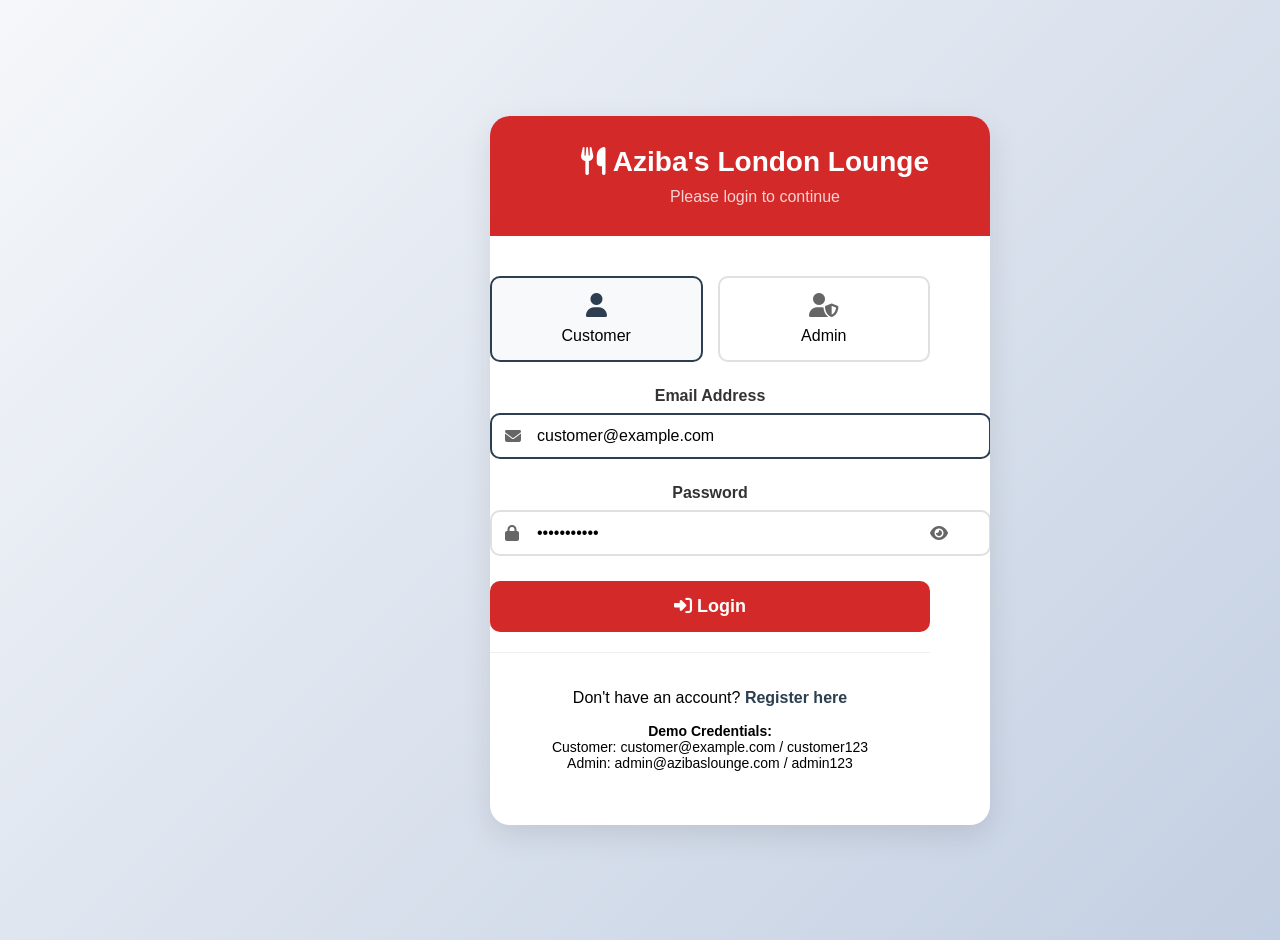
==== index.html @ 27d16d86 "initial commit" ====
<!DOCTYPE html>
<html lang="en">
<head>
    <meta charset="UTF-8">
    <meta http-equiv="X-UA-Compatible" content="IE=edge">
    <meta name="viewport" content="width=device-width, initial-scale=1.0, maximum-scale=1.0, user-scalable=no">
    <title>Aziba's London Lounge</title>
    <link rel="stylesheet" href="style.css">
    <link rel="preconnect" href="https://fonts.googleapis.com">
    <link rel="preconnect" href="https://fonts.gstatic.com" crossorigin>
    <link href="https://fonts.googleapis.com/css2?family=Inter:ital,opsz,wght@0,14..32,100..900;1,14..32,100..900&family=Nunito:ital,wght@0,200..1000;1,200..1000&display=swap" rel="stylesheet">
    <link rel="stylesheet" href="https://cdnjs.cloudflare.com/ajax/libs/font-awesome/6.4.0/css/all.min.css">
    
</head>
<body>
   <section class="head">
      
      
      <div class="header-content">
         <b class="heads">Aziba's London Lounge</b>
         <div class="responsive-images">
            <img src="Assets/backpageeee.jpg" alt="Restaurant interior 1" class="responsive-img">
            <img src="Assets/backpageee.jpg" alt="Restaurant interior 2" class="responsive-img">
            <img src="Assets/backpagee.jpg" alt="Dining area" class="responsive-img">
            <img src="Assets/backpage.jpg" alt="Food preparation" class="responsive-img">
         </div>
         <div class="aom">
            <div class="disk">
               <a href="index.html" class="nav-link"><i class="fas fa-home"></i> Home</a>
               <a href="#about-us" class="nav-link"><i class="fas fa-info-circle"></i> About us</a>
               <a href="#menu" class="nav-link"><i class="fas fa-utensils"></i> Menu</a>
               <a href="#order" class="nav-link"><i class="fas fa-shopping-cart"></i> Order <span id="cart-indicator" class="cart-indicator">0</span></a>
               
            </div>
         </div>
      </div>
      
   
   </section>
   <br>
   
   

   <div class="container">
      <P class="catch">Fast Food, Barbecue and More – Delivered Fresh to You!</P>
      
      <section class="b">
         <b>Fast Food <br> Delivered Fresh</b>
      </section>
      
      <section class="catch">
         <div class="intro-section">
            <h2>Aziba's London Lounge</h2>
            <p>We treat our customers to delicious meals. All our ingredients are fresh and organic.<br>
            Customer satisfaction is guaranteed with every order.</p>
         </div>
         <hr>
      </section>
        <center>
      <section class="about-section" id="about-us">
         <h2>About Us</h2>
         <hr>
         <div class="about-content">
            <div class="about-text">
               <p class="arbout"><b>Aziba's London Lounge is where bold flavours meet a classy fast-food experience.
                  <br> We serve freshly made meals inspired by modern London vibes, combining quality ingredients,
                  <br> fast service, and unforgettable taste. Every bite is crafted to give you comfort, 
                  <br>satisfaction and a reason to come back.</b></p>
               <br>

               <div class="about-image">
                  <img src="Assets/cheff.jpg" alt="Our Chef" style="border-radius: 30px;">
               </div> <br>

               <p class="arbout"><b>We're not just about meals, we're about moments.
                  <br> Every plate we serve is made to feel personal, warm and satisfying.
                  <br> From careful ingredient selection to simple presentation, 
                  <br>our focus is giving you food that feels real, comforting and worth coming back for.</b></p>
            </div>
            
         </div>
      </section> <br><br>
      
      <section class="menu-section" id="menu">
         <h1 class="menu-title">Our Menu</h1>
      </center>
         <hr>
         <div class="my-section">
            <div class="variety">
               <h3>Chips</h3>
               <img src="Assets/chips.jpg" alt="Crispy Chips" class="menu-img">
               <div class="price">Price: <span class="cash">₦3,000</span></div>
               <button class="order" onclick="addToCart('Chips', 3000)">
                  <i class="fas fa-cart-plus"></i> Add to cart
               </button>
            </div>

            <div class="variety">
               <h3>Full Chicken</h3>
               <img src="Assets/full chicken.jpeg" alt="Full Chicken" class="menu-img">
               <div class="price">Price: <span class="cash">₦8,000</span></div>
               <button class="order" onclick="addToCart('Full Chicken', 8000)">
                  <i class="fas fa-cart-plus"></i> Add to cart
               </button>
            </div>

            <div class="variety">
               <h3>Shawarma</h3>
               <img src="Assets/shawarma.jpeg" alt="Shawarma" class="menu-img">
               <div class="price">Price: <span class="cash">₦4,000</span></div>
               <button class="order" onclick="addToCart('Shawarma', 4000)">
                  <i class="fas fa-cart-plus"></i> Add to cart
               </button>
            </div>

            <div class="variety">
               <h3>Catfish</h3>
               <img src="Assets/catfish.jpeg" alt="Grilled Catfish" class="menu-img">
               <div class="price">Price: <span class="cash">₦5,000</span></div>
               <button class="order" onclick="addToCart('Catfish', 5000)">
                  <i class="fas fa-cart-plus"></i> Add to cart
               </button>
            </div>

            <div class="variety">
               <h3>Half Chicken</h3>
               <img src="Assets/half chicken.jpeg" alt="Half Chicken" class="menu-img">
               <div class="price">Price: <span class="cash">₦4,000</span></div>
               <button class="order" onclick="addToCart('Half Chicken', 4000)">
                  <i class="fas fa-cart-plus"></i> Add to cart
               </button>
            </div>

            <div class="variety">
               <h3>Laps</h3>
               <img src="Assets/laps.jpg" alt="Chicken Laps" class="menu-img">
               <div class="price">Price: <span class="cash">₦2,000</span></div>
               <button class="order" onclick="addToCart('Chicken Laps', 2000)">
                  <i class="fas fa-cart-plus"></i> Add to cart
               </button>
            </div>

            <div class="variety">
               <h3>Stick Chicken</h3>
               <img src="Assets/stick chicken.jpg" alt="Chicken Sticks" class="menu-img">
               <div class="price">Price: <span class="cash">₦1,000</span></div>
               <button class="order" onclick="addToCart('Stick Chicken', 1000)">
                  <i class="fas fa-cart-plus"></i> Add to cart
               </button>
            </div>

            <div class="variety">
               <h3>Gizzards</h3>
               <img src="Assets/gizzards.jpg" alt="Chicken Gizzards" class="menu-img">
               <div class="price">Price: <span class="cash">₦1,000</span></div>
               <button class="order" onclick="addToCart('Chicken Gizzards', 1000)">
                  <i class="fas fa-cart-plus"></i> Add to cart
               </button>
            </div>
         </div>
      </section>

      <section class="order-section" id="order">
         <div class="cart-container">
            <h2><i class="fas fa-shopping-cart"></i> Your Order <span id="cart-count">(0 items)</span></h2>
            <hr>
            <div id="cart-items">
               <p class="empty-cart">Your cart is empty. Add items from the menu!</p>
            </div>
            <div id="cart-total">
               <p>Total: <span id="total-amount">0</span> NGN</p>
            </div>
            <hr>
            <div class="order-actions">
               <button id="clear-cart" class="secondary-btn">
                  <i class="fas fa-trash"></i> Clear Cart
               </button>
               <a href="payment.html" id="pay-now-btn" class="pay-now-btn">
                  <i class="fas fa-credit-card"></i> Pay Now
               </a>
            </div>
         </div>
      </section>
           <br><br>
      <div class="confirmation-actions">
         <a href="index.html" class="back-home-btn">
             <i class="fas fa-home"></i> Return to Home
         </a>
      </div>

      <div class="foot">
      <footer class="footer">
         <div class="footer-content">
            <div class="footer-section">
               
               <a href="login in.html" class="login-btn">Log out</a>

               <h3>Contact Us</h3>
               <p><i class="fas fa-map-marker-alt"></i> Opposite Golden Dabis Hotels, keffi Nasarawa State </p>
               <p><i class="fas fa-phone"></i> +234 8146933616</p>
               <p><i class="fas fa-envelope"></i> info@azibaslounge.com</p>
            </div>
            <div class="footer-section">
               <h3>Opening Hours</h3>
               <p>Monday - Friday: 8am - 10pm</p>
               <p>Saturday - Sunday: 9am - 11pm</p>
            </div>
            <div class="footer-section">
               <h3>Follow Us</h3>
               <div class="social-icons">
                  <a href="#"><i class="fab fa-facebook"></i></a>
                  <a href="#"><i class="fab fa-instagram"></i></a>
                  <a href="#"><i class="fab fa-twitter"></i></a>
               </div>
            </div>
         </div>
         <div class="footer-bottom">
            <p>&copy; 2023 Aziba's London Lounge. All rights reserved.</p>
         </div>
      </footer>
   </div>
   </div>

   <script src="script.js"></script>
   
   <script>
       // Check if user is logged in
       document.addEventListener('DOMContentLoaded', function() {
           const isLoggedIn = localStorage.getItem('loggedIn');
           const userEmail = localStorage.getItem('userEmail');
           const userType = localStorage.getItem('userType');
           
           // If not logged in, redirect to login page
           if (!isLoggedIn) {
               window.location.href = 'login.html';
           }
           
           // Display user email
           const userEmailElement = document.getElementById('userEmail');
           if (userEmail) {
               // Shorten email if too long
               const displayEmail = userEmail.length > 20 
                   ? userEmail.substring(0, 20) + '...' 
                   : userEmail;
               userEmailElement.textContent = displayEmail;
               userEmailElement.title = userEmail; // Show full email on hover
           }
           
           // Show user type badge
           if (userType === 'admin') {
               userEmailElement.style.background = '#3498db';
               userEmailElement.style.color = 'white';
               userEmailElement.innerHTML = `<i class="fas fa-user-shield"></i> ${userEmailElement.textContent}`;
           }
       });
       
       // Logout functionality
       document.getElementById('logoutBtn').addEventListener('click', function() {
           // Ask for confirmation
           const confirmLogout = confirm('Are you sure you want to logout?');
           
           if (confirmLogout) {
               // Clear all login data
               localStorage.removeItem('loggedIn');
               localStorage.removeItem('userType');
               localStorage.removeItem('userEmail');
               
               // Clear cart data too if you want
               localStorage.removeItem('cart');
               
               // Redirect to login page
               window.location.href = 'login.html';
           }
       });
       
       // Optional: Auto logout after inactivity (30 minutes)
       let inactivityTimer;
       function resetInactivityTimer() {
           clearTimeout(inactivityTimer);
           inactivityTimer = setTimeout(logoutDueToInactivity, 30 * 60 * 1000); // 30 minutes
       }
       
       function logoutDueToInactivity() {
           if (localStorage.getItem('loggedIn')) {
               alert('You have been logged out due to inactivity.');
               localStorage.clear();
               window.location.href = 'login.html';
           }
       }
       
       // Reset timer on user activity
       document.addEventListener('mousemove', resetInactivityTimer);
       document.addEventListener('keypress', resetInactivityTimer);
       document.addEventListener('click', resetInactivityTimer);
       
       // Start the timer when page loads
       resetInactivityTimer();
   </script>
</body>
</html>
---- style.css ----
/* ====================
   GLOBAL STYLES
   ==================== */
   * {
    box-sizing: border-box;
}

body {
    font-family: 'Nunito', sans-serif;
    background-color: whitesmoke;
    max-width: 100vw;
    overflow-x: hidden;
    margin: 0;
    padding: 0;
}

.heads {
    color : cornsilk;
}


.login-btn {
    width: 100%;
    padding: 15px;
    background: rgb(212, 41, 41);;
    color: white;
    border: none;
    border-radius: 10px;
    font-size: 18px;
    font-weight: 600;
    cursor: pointer;
    transition: background 0.3s;
}

.login-btn:hover {
    background: #1a252f;
}

/* ====================
   HEADER SECTION
   ==================== */
.head {
    text-align: center;
    padding: 15px;
    background-color: rgb(212, 41, 41);
    box-shadow: 0 2px 5px rgba(0,0,0,0.1);
}

.head b {
    font-size: 2rem;
    color: #333;
    display: block;
    margin-bottom: 15px;
}

.responsive-images {
    display: flex;
    flex-wrap: wrap;
    justify-content: center;
    gap: 10px;
    padding: 10px;
}

.head img {
    width: 100%;
    max-width: 150px;
    height: auto;
    border-radius: 8px;
    margin: 5px;
    object-fit: cover;
}

.disk {
    display: flex;
    flex-wrap: wrap;
    justify-content: center;
    gap: 20px;
    margin-top: 15px;
    padding: 10px;
}

.disk a {
    text-decoration: none;
    color: orangered;
    margin: 5px;
    padding: 8px 15px;
    font-weight: 600;
    border-radius: 5px;
    transition: all 0.3s;
}

.disk a:hover {
    background-color: rgba(255, 107, 53, 0.1);
    transform: translateY(-2px);
}

/* ====================
   HERO & CATCH SECTION
   ==================== */
.catch {
    text-align: center;
    font-size: 1.1rem;
    color: #666;
    padding: 20px;
    line-height: 1.6;
}

.b {
    font-size: 2.5rem;
    text-align: center;
    color: #333;
    padding: 20px;
    font-weight: 700;
}

/* ====================
   ABOUT SECTION
   ==================== */
.about {
    padding: 30px 20px;
    text-align: center;
    line-height: 1.6;
    color: #555;
}

.about h2 {
    color: #333;
    margin-bottom: 20px;
}

.about img {
    max-width: 100%;
    height: auto;
    border-radius: 10px;
    margin: 20px auto;
    display: block;
    box-shadow: 0 3px 10px rgba(0,0,0,0.1);
}

/* ====================
   MENU SECTION
   ==================== */
.menu {
    text-align: center;
    color: #333;
    padding: 20px;
    font-size: 2.5rem;
}

.my-section {
    display: grid;
    grid-template-columns: repeat(auto-fit, minmax(280px, 1fr));
    gap: 25px;
    padding: 20px;
    max-width: 1400px;
    margin: 0 auto;
}

.variety {
    background: white;
    border-radius: 12px;
    padding: 20px;
    box-shadow: 0 3px 15px rgba(0,0,0,0.08);
    transition: all 0.3s ease;
    text-align: center;
    height: 100%;
}

.variety:hover {
    transform: translateY(-8px);
    box-shadow: 0 5px 20px rgba(0,0,0,0.15);
}

.variety img {
    width: 100%;
    height: 200px;
    object-fit: cover;
    border-radius: 8px;
    margin: 15px 0;
    border: 3px solid #f8f8f8;
}

.cash {
    color: #28a745;
    font-weight: bold;
    font-size: 1.2rem;
}

.order {
    display: inline-block;
    background-color: orangered;
    color: white;
    padding: 10px 25px;
    border-radius: 5px;
    text-decoration: none;
    font-weight: 600;
    margin-top: 10px;
    cursor: pointer;
    transition: background-color 0.3s;
    border: none;
}

.order:hover {
    background-color: #e55a2b;
}

/* ====================
   CART SECTION
   ==================== */
.cart-container {
    background-color: white;
    padding: 25px;
    border-radius: 12px;
    box-shadow: 0 4px 15px rgba(0,0,0,0.1);
    max-width: 600px;
    margin: 20px auto;
}

#cart-items {
    min-height: 120px;
    margin: 20px 0;
}

.cart-item {
    display: flex;
    justify-content: space-between;
    align-items: center;
    padding: 12px;
    border-bottom: 1px solid #eee;
    flex-wrap: wrap;
}

.empty-cart {
    text-align: center;
    color: #666;
    font-style: italic;
    padding: 20px;
}

#cart-total {
    font-size: 1.3rem;
    font-weight: bold;
    text-align: right;
    margin: 20px 0;
}

#cart-total span {
    color: #28a745;
}

.order-actions {
    display: flex;
    justify-content: space-between;
    gap: 15px;
    margin-top: 25px;
}

.secondary-btn {
    background-color: #f0f0f0;
    color: #333;
    border: 1px solid #ddd;
    padding: 12px 25px;
    border-radius: 5px;
    cursor: pointer;
    font-family: 'Nunito', sans-serif;
    font-weight: 600;
    transition: all 0.3s;
    flex: 1;
}

.secondary-btn:hover {
    background-color: #e0e0e0;
}

.pay-now-btn {
    background-color: #28a745;
    color: white;
    padding: 12px 30px;
    border-radius: 5px;
    text-decoration: none;
    font-family: 'Nunito', sans-serif;
    font-weight: 600;
    text-align: center;
    display: inline-block;
    transition: background-color 0.3s;
    border: none;
    cursor: pointer;
    flex: 1;
}

.pay-now-btn:hover {
    background-color: #218838;
    transform: translateY(-2px);
}

/* ====================
   PAYMENT PAGE STYLES
   ==================== */
.payment-section {
    padding: 20px;
    max-width: 1200px;
    margin: 0 auto;
}

.payment-container {
    display: grid;
    grid-template-columns: 1fr 1fr;
    gap: 30px;
    margin-top: 30px;
}

.order-summary, .payment-methods {
    background-color: white;
    padding: 30px;
    border-radius: 12px;
    box-shadow: 0 4px 15px rgba(0,0,0,0.1);
}

.payment-option {
    margin: 15px 0;
    padding: 15px;
    border: 2px solid #eee;
    border-radius: 8px;
    cursor: pointer;
    transition: all 0.3s;
}

.payment-option:hover {
    border-color: #ff6b35;
    transform: translateX(5px);
}

.payment-option input[type="radio"] {
    margin-right: 10px;
    transform: scale(1.2);
}

.payment-option label {
    display: flex;
    align-items: center;
    gap: 15px;
    cursor: pointer;
    font-weight: 600;
    font-size: 1.1rem;
}

.payment-details {
    margin-top: 25px;
    padding: 25px;
    background-color: #f9f9f9;
    border-radius: 10px;
    border-left: 4px solid #ff6b35;
}

.payment-input {
    width: 100%;
    padding: 14px;
    margin: 12px 0;
    border: 1px solid #ddd;
    border-radius: 6px;
    font-family: 'Inter', sans-serif;
    font-size: 1rem;
}

.payment-input:focus {
    outline: none;
    border-color: #ff6b35;
    box-shadow: 0 0 0 3px rgba(255, 107, 53, 0.1);
}

.total-summary {
    margin-top: 25px;
    padding-top: 20px;
    border-top: 2px solid #eee;
    font-size: 1.2rem;
}

.back-to-cart {
    display: inline-block;
    margin-top: 20px;
    color: #ff6b35;
    text-decoration: none;
    font-weight: 600;
    font-size: 1.1rem;
}

.back-to-cart:hover {
    text-decoration: underline;
}

/* ====================
   RESPONSIVE BREAKPOINTS
   ==================== */

/* Tablet Styles */
@media (max-width: 768px) {
    .b {
        font-size: 2rem;
    }
    
    .menu {
        font-size: 2rem;
    }
    
    .my-section {
        grid-template-columns: repeat(2, 1fr);
        gap: 20px;
        padding: 15px;
    }
    
    .payment-container {
        grid-template-columns: 1fr;
        gap: 20px;
    }
    
    .payment-option label {
        flex-direction: row;
        flex-wrap: wrap;
    }
    
    .order-actions {
        flex-direction: row;
    }
    
    .head img {
        max-width: 120px;
    }
}

/* Mobile Styles */
@media (max-width: 480px) {
    .head b {
        font-size: 1.5rem;
    }
    
    .b {
        font-size: 1.8rem;
        padding: 10px;
    }
    
    .menu {
        font-size: 1.8rem;
        padding: 10px;
    }
    
    .catch {
        font-size: 1rem;
        padding: 10px;
    }
    
    .my-section {
        grid-template-columns: 1fr;
        padding: 10px;
        gap: 15px;
    }
    
    .variety {
        padding: 15px;
    }
    
    .variety img {
        height: 180px;
    }
    
    .cart-container {
        margin: 10px;
        padding: 15px;
    }
    
    .cart-item {
        flex-direction: column;
        align-items: flex-start;
        text-align: left;
    }
    
    .cart-item span:last-child {
        margin-top: 5px;
        font-weight: bold;
        color: #28a745;
    }
    
    .order-actions {
        flex-direction: column;
        gap: 10px;
    }
    
    .secondary-btn, .pay-now-btn {
        width: 100%;
        margin: 5px 0;
    }
    
    .payment-option {
        padding: 12px;
    }
    
    .payment-option label {
        flex-direction: column;
        text-align: center;
        gap: 10px;
    }
    
    .disk {
        gap: 10px;
    }
    
    .disk a {
        padding: 6px 12px;
        font-size: 0.9rem;
    }
    
    .about {
        padding: 15px 10px;
    }
    
    .about h2 {
        font-size: 1.5rem;
        margin-left: 0 !important;
    }
    
    .about p {
        text-align: left;
        padding: 0 5px;
    }
}

/* Small Mobile Styles */
@media (max-width: 360px) {
    .head img {
        max-width: 80px;
    }
    
    .head b {
        font-size: 1.3rem;
    }
    
    .disk a {
        padding: 5px 8px;
        font-size: 0.8rem;
        margin: 3px;
    }
    
    .order {
        padding: 8px 15px;
        font-size: 0.9rem;
    }
    
    .cash {
        font-size: 1rem;
    }
}

/* Desktop Large Screens */
@media (min-width: 1200px) {
    .my-section {
        grid-template-columns: repeat(4, 1fr);
    }
    
    .payment-container {
        max-width: 1100px;
    }
}

/* ====================
   UTILITY CLASSES
   ==================== */
hr {
    border: none;
    height: 2px;
    background-color: #eee;
    margin: 20px auto;
    max-width: 200px;
}

.center {
    text-align: center;
}

.empty-cart {
    color: #999;
    font-style: italic;
    text-align: center;
    padding: 20px;
}

.aom {
    background-color: white;
    border-radius: 20px;
    padding: -1190px;
}

/* ====================
   ANIMATIONS
   ==================== */
@keyframes fadeIn {
    from {
        opacity: 0;
        transform: translateY(20px);
    }
    to {
        opacity: 1;
        transform: translateY(0);
    }
}

.variety, .cart-container, .payment-container > div {
    animation: fadeIn 0.5s ease-out;
}

/* ====================
   FOCUS STATES FOR ACCESSIBILITY
   ==================== */
a:focus, 
button:focus, 
.order:focus, 
.pay-now-btn:focus,
.secondary-btn:focus,
.payment-input:focus {
    outline: 2px solid #ff6b35;
    outline-offset: 2px;
}

/* ====================
   PRINT STYLES
   ==================== */
@media print {
    .order-actions,
    .pay-now-btn,
    .secondary-btn,
    .disk {
        display: none !important;
    }
    
    body {
        background-color: white !important;
    }
    
    .cart-container,
    .payment-container > div,
    .variety {
        box-shadow: none !important;
        border: 1px solid #ddd !important;
    }
}

.foot {
    background-color : black;
    color : whitesmoke;
    text-align : center;
    padding : 40px;
    margin-top : 10px;
}

.arbout {
    margin : 30px;
    color : dimgrey;
}

.confirmation-container {
    display: flex;
    justify-content: center;
    align-items: center;
    min-height: 80vh;
    padding: 20px;
    background: linear-gradient(135deg, #f8f9fa 0%, #e9ecef 100%);
}

.confirmation-card {
    background: white;
    padding: 50px;
    border-radius: 20px;
    box-shadow: 0 15px 40px rgba(0,0,0,0.1);
    text-align: center;
    max-width: 600px;
    width: 100%;
    animation: fadeInUp 0.6s ease-out;
}

@keyframes fadeInUp {
    from {
        opacity: 0;
        transform: translateY(30px);
    }
    to {
        opacity: 1;
        transform: translateY(0);
    }
}

.confirmation-icon {
    font-size: 5rem;
    color: #28a745;
    margin-bottom: 20px;
    animation: bounce 1s ease infinite;
}

@keyframes bounce {
    0%, 100% { transform: translateY(0); }
    50% { transform: translateY(-10px); }
}

.confirmation-card h1 {
    color: #333;
    margin-bottom: 20px;
    font-size: 2.5rem;
}

.confirmation-message {
    margin: 30px 0;
    color: #666;
    font-size: 1.1rem;
    line-height: 1.6;
}

.order-details-card {
    background: #f8f9fa;
    padding: 25px;
    border-radius: 15px;
    margin: 30px 0;
    text-align: left;
    border-left: 5px solid #ff6b35;
}

.order-details-card h3 {
    color: #333;
    margin-bottom: 20px;
    display: flex;
    align-items: center;
    gap: 10px;
}

.detail-row {
    display: flex;
    justify-content: space-between;
    padding: 12px 0;
    border-bottom: 1px solid #ddd;
}

.detail-row:last-child {
    border-bottom: none;
}

.detail-label {
    color: #666;
    font-weight: 600;
}

.detail-value {
    color: #333;
    font-weight: 700;
}

.status-preparing {
    color: #ff6b35;
    background: rgba(255, 107, 53, 0.1);
    padding: 5px 15px;
    border-radius: 20px;
    font-size: 0.9rem;
}

.delivery-info {
    background: #e8f5e9;
    padding: 20px;
    border-radius: 10px;
    margin: 25px 0;
    text-align: left;
}

.delivery-info h4 {
    color: #2e7d32;
    margin-bottom: 10px;
    display: flex;
    align-items: center;
    gap: 10px;
}

.confirmation-actions {
    display: flex;
    gap: 20px;
    margin: 30px 0;
    flex-wrap: wrap;
    justify-content: center;
}

.back-home-btn {
    background: linear-gradient(135deg, #ff6b35 0%, #ff8e53 100%);
    color: white;
    padding: 15px 30px;
    border-radius: 8px;
    text-decoration: none;
    font-weight: 600;
    display: flex;
    align-items: center;
    justify-content: center;
    gap: 10px;
    transition: all 0.3s;
    flex: 1;
    min-width: 200px;
}

.back-home-btn:hover {
    transform: translateY(-3px);
    box-shadow: 0 10px 20px rgba(255, 107, 53, 0.3);
}

.print-btn {
    background: #6c757d;
    color: white;
    border: none;
    padding: 15px 30px;
    border-radius: 8px;
    font-weight: 600;
    cursor: pointer;
    display: flex;
    align-items: center;
    justify-content: center;
    gap: 10px;
    transition: all 0.3s;
    flex: 1;
    min-width: 200px;
    font-size: 1rem;
}

.print-btn:hover {
    background: #5a6268;
    transform: translateY(-3px);
    box-shadow: 0 10px 20px rgba(108, 117, 125, 0.3);
}

.thank-you {
    margin-top: 30px;
    padding-top: 20px;
    border-top: 2px solid #eee;
    color: #ff6b35;
    font-weight: 600;
    display: flex;
    align-items: center;
    justify-content: center;
    gap: 10px;
}

/* Responsive styles */
@media (max-width: 768px) {
    .confirmation-card {
        padding: 30px 20px;
    }
    
    .confirmation-card h1 {
        font-size: 2rem;
    }
    
    .confirmation-actions {
        flex-direction: column;
    }
    
    .back-home-btn, .print-btn {
        width: 100%;
    }
    
    .detail-row {
        flex-direction: column;
        gap: 5px;
    }
}

@media (max-width: 480px) {
    .confirmation-container {
        padding: 10px;
    }
    
    .confirmation-icon {
        font-size: 4rem;
    }
    
    .confirmation-card h1 {
        font-size: 1.8rem;


                body {
            font-family: 'Nunito', sans-serif;
            background: linear-gradient(135deg, #f5f7fa 0%, #c3cfe2 100%);
            min-height: 100vh;
            display: flex;
            justify-content: center;
            align-items: center;
            margin: 0;
            padding: 20px;
        }

        .login-container {
            background: white;
            border-radius: 20px;
            box-shadow: 0 10px 30px rgba(0, 0, 0, 0.1);
            width: 100%;
            max-width: 400px;
            overflow: hidden;
        }

        .login-header {
            background: rgb(212, 41, 41);;
            color: white;
            text-align: center;
            padding: 30px 20px;
        }

        .login-header h1 {
            margin: 0;
            font-size: 28px;
        }

        .login-header p {
            margin: 10px 0 0;
            opacity: 0.8;
        }

        .login-form {
            padding: 40px 30px;
        }

        .form-group {
            margin-bottom: 25px;
        }

        .form-group label {
            display: block;
            margin-bottom: 8px;
            color: #333;
            font-weight: 600;
        }

        .input-with-icon {
            position: relative;
        }

        .input-with-icon i {
            position: absolute;
            left: 15px;
            top: 50%;
            transform: translateY(-50%);
            color: #666;
        }

        .input-with-icon input {
            width: 100%;
            padding: 12px 12px 12px 45px;
            border: 2px solid #e0e0e0;
            border-radius: 10px;
            font-size: 16px;
            transition: border-color 0.3s;
        }

        .input-with-icon input:focus {
            outline: none;
            border-color: #2c3e50;
        }

        .user-type {
            display: flex;
            gap: 15px;
            margin-bottom: 25px;
        }

        .user-option {
            flex: 1;
            text-align: center;
            padding: 15px;
            border: 2px solid #e0e0e0;
            border-radius: 10px;
            cursor: pointer;
            transition: all 0.3s;
        }

        .user-option i {
            font-size: 24px;
            margin-bottom: 10px;
            color: #666;
        }

        .user-option.active {
            border-color: #2c3e50;
            background: #f8f9fa;
        }

        .user-option.active i {
            color: #2c3e50;
        }

        .login-btn {
            width: 100%;
            padding: 15px;
            background: rgb(212, 41, 41);;
            color: white;
            border: none;
            border-radius: 10px;
            font-size: 18px;
            font-weight: 600;
            cursor: pointer;
            transition: background 0.3s;
        }

        .login-btn:hover {
            background: #1a252f;
        }

        .login-links {
            text-align: center;
            margin-top: 20px;
            padding-top: 20px;
            border-top: 1px solid #eee;
        }

        .login-links a {
            color: #2c3e50;
            text-decoration: none;
            font-weight: 600;
        }

        .login-links a:hover {
            text-decoration: underline;
        }

        .error-message {
            background: #ffebee;
            color: #c62828;
            padding: 10px;
            border-radius: 5px;
            margin-bottom: 20px;
            text-align: center;
            display: none;
        }
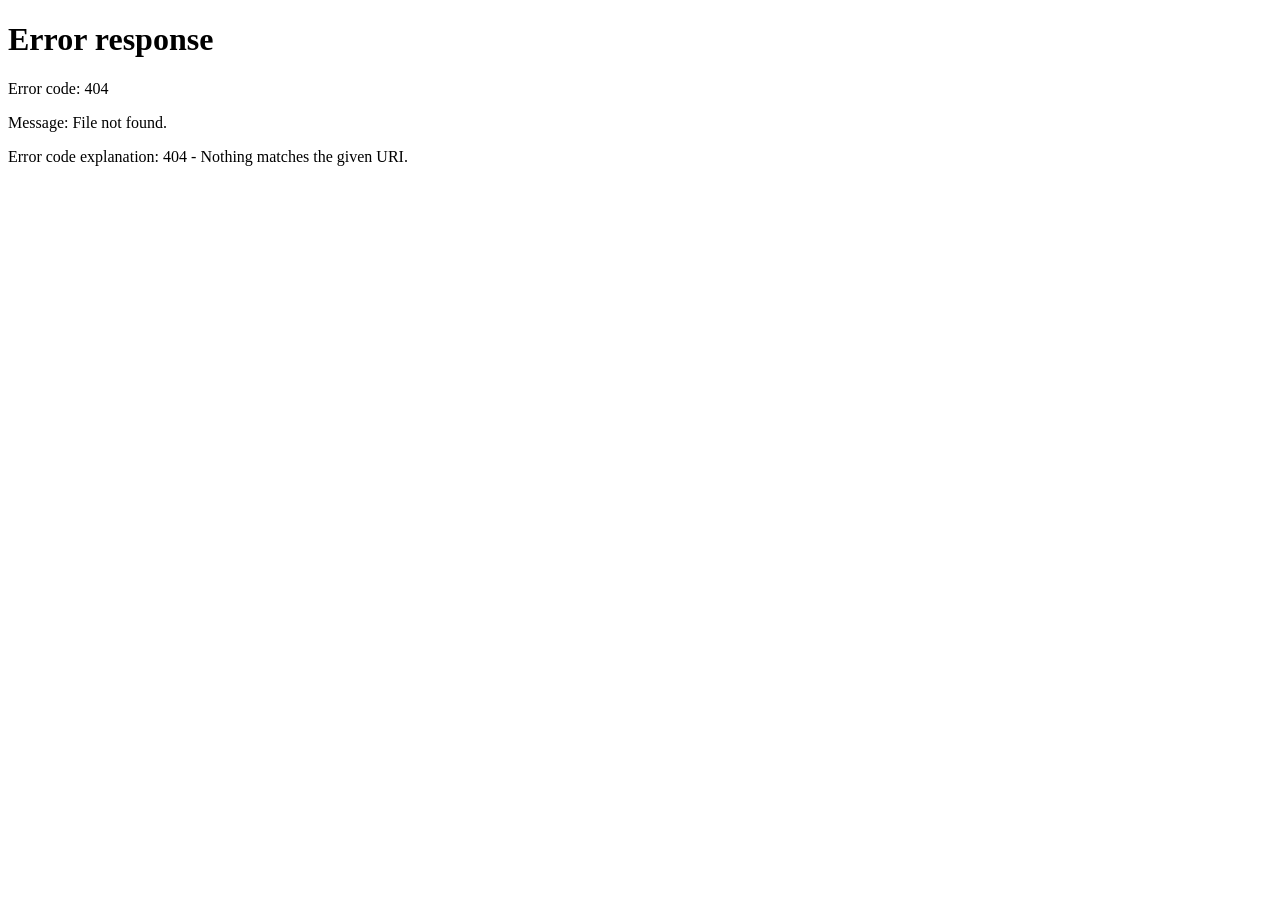
==== commit cffd076c: "initial commit" ====
--- a/index.html
+++ b/index.html
@@ -1,300 +1,14 @@
-<!DOCTYPE html>
-<html lang="en">
-<head>
-    <meta charset="UTF-8">
-    <meta http-equiv="X-UA-Compatible" content="IE=edge">
-    <meta name="viewport" content="width=device-width, initial-scale=1.0, maximum-scale=1.0, user-scalable=no">
-    <title>Aziba's London Lounge</title>
-    <link rel="stylesheet" href="style.css">
-    <link rel="preconnect" href="https://fonts.googleapis.com">
-    <link rel="preconnect" href="https://fonts.gstatic.com" crossorigin>
-    <link href="https://fonts.googleapis.com/css2?family=Inter:ital,opsz,wght@0,14..32,100..900;1,14..32,100..900&family=Nunito:ital,wght@0,200..1000;1,200..1000&display=swap" rel="stylesheet">
-    <link rel="stylesheet" href="https://cdnjs.cloudflare.com/ajax/libs/font-awesome/6.4.0/css/all.min.css">
-    
-</head>
-<body>
-   <section class="head">
-      
-      
-      <div class="header-content">
-         <b class="heads">Aziba's London Lounge</b>
-         <div class="responsive-images">
-            <img src="Assets/backpageeee.jpg" alt="Restaurant interior 1" class="responsive-img">
-            <img src="Assets/backpageee.jpg" alt="Restaurant interior 2" class="responsive-img">
-            <img src="Assets/backpagee.jpg" alt="Dining area" class="responsive-img">
-            <img src="Assets/backpage.jpg" alt="Food preparation" class="responsive-img">
-         </div>
-         <div class="aom">
-            <div class="disk">
-               <a href="index.html" class="nav-link"><i class="fas fa-home"></i> Home</a>
-               <a href="#about-us" class="nav-link"><i class="fas fa-info-circle"></i> About us</a>
-               <a href="#menu" class="nav-link"><i class="fas fa-utensils"></i> Menu</a>
-               <a href="#order" class="nav-link"><i class="fas fa-shopping-cart"></i> Order <span id="cart-indicator" class="cart-indicator">0</span></a>
-               
-            </div>
-         </div>
-      </div>
-      
-   
-   </section>
-   <br>
-   
-   
-
-   <div class="container">
-      <P class="catch">Fast Food, Barbecue and More – Delivered Fresh to You!</P>
-      
-      <section class="b">
-         <b>Fast Food <br> Delivered Fresh</b>
-      </section>
-      
-      <section class="catch">
-         <div class="intro-section">
-            <h2>Aziba's London Lounge</h2>
-            <p>We treat our customers to delicious meals. All our ingredients are fresh and organic.<br>
-            Customer satisfaction is guaranteed with every order.</p>
-         </div>
-         <hr>
-      </section>
-        <center>
-      <section class="about-section" id="about-us">
-         <h2>About Us</h2>
-         <hr>
-         <div class="about-content">
-            <div class="about-text">
-               <p class="arbout"><b>Aziba's London Lounge is where bold flavours meet a classy fast-food experience.
-                  <br> We serve freshly made meals inspired by modern London vibes, combining quality ingredients,
-                  <br> fast service, and unforgettable taste. Every bite is crafted to give you comfort, 
-                  <br>satisfaction and a reason to come back.</b></p>
-               <br>
-
-               <div class="about-image">
-                  <img src="Assets/cheff.jpg" alt="Our Chef" style="border-radius: 30px;">
-               </div> <br>
-
-               <p class="arbout"><b>We're not just about meals, we're about moments.
-                  <br> Every plate we serve is made to feel personal, warm and satisfying.
-                  <br> From careful ingredient selection to simple presentation, 
-                  <br>our focus is giving you food that feels real, comforting and worth coming back for.</b></p>
-            </div>
-            
-         </div>
-      </section> <br><br>
-      
-      <section class="menu-section" id="menu">
-         <h1 class="menu-title">Our Menu</h1>
-      </center>
-         <hr>
-         <div class="my-section">
-            <div class="variety">
-               <h3>Chips</h3>
-               <img src="Assets/chips.jpg" alt="Crispy Chips" class="menu-img">
-               <div class="price">Price: <span class="cash">₦3,000</span></div>
-               <button class="order" onclick="addToCart('Chips', 3000)">
-                  <i class="fas fa-cart-plus"></i> Add to cart
-               </button>
-            </div>
-
-            <div class="variety">
-               <h3>Full Chicken</h3>
-               <img src="Assets/full chicken.jpeg" alt="Full Chicken" class="menu-img">
-               <div class="price">Price: <span class="cash">₦8,000</span></div>
-               <button class="order" onclick="addToCart('Full Chicken', 8000)">
-                  <i class="fas fa-cart-plus"></i> Add to cart
-               </button>
-            </div>
-
-            <div class="variety">
-               <h3>Shawarma</h3>
-               <img src="Assets/shawarma.jpeg" alt="Shawarma" class="menu-img">
-               <div class="price">Price: <span class="cash">₦4,000</span></div>
-               <button class="order" onclick="addToCart('Shawarma', 4000)">
-                  <i class="fas fa-cart-plus"></i> Add to cart
-               </button>
-            </div>
-
-            <div class="variety">
-               <h3>Catfish</h3>
-               <img src="Assets/catfish.jpeg" alt="Grilled Catfish" class="menu-img">
-               <div class="price">Price: <span class="cash">₦5,000</span></div>
-               <button class="order" onclick="addToCart('Catfish', 5000)">
-                  <i class="fas fa-cart-plus"></i> Add to cart
-               </button>
-            </div>
-
-            <div class="variety">
-               <h3>Half Chicken</h3>
-               <img src="Assets/half chicken.jpeg" alt="Half Chicken" class="menu-img">
-               <div class="price">Price: <span class="cash">₦4,000</span></div>
-               <button class="order" onclick="addToCart('Half Chicken', 4000)">
-                  <i class="fas fa-cart-plus"></i> Add to cart
-               </button>
-            </div>
-
-            <div class="variety">
-               <h3>Laps</h3>
-               <img src="Assets/laps.jpg" alt="Chicken Laps" class="menu-img">
-               <div class="price">Price: <span class="cash">₦2,000</span></div>
-               <button class="order" onclick="addToCart('Chicken Laps', 2000)">
-                  <i class="fas fa-cart-plus"></i> Add to cart
-               </button>
-            </div>
-
-            <div class="variety">
-               <h3>Stick Chicken</h3>
-               <img src="Assets/stick chicken.jpg" alt="Chicken Sticks" class="menu-img">
-               <div class="price">Price: <span class="cash">₦1,000</span></div>
-               <button class="order" onclick="addToCart('Stick Chicken', 1000)">
-                  <i class="fas fa-cart-plus"></i> Add to cart
-               </button>
-            </div>
-
-            <div class="variety">
-               <h3>Gizzards</h3>
-               <img src="Assets/gizzards.jpg" alt="Chicken Gizzards" class="menu-img">
-               <div class="price">Price: <span class="cash">₦1,000</span></div>
-               <button class="order" onclick="addToCart('Chicken Gizzards', 1000)">
-                  <i class="fas fa-cart-plus"></i> Add to cart
-               </button>
-            </div>
-         </div>
-      </section>
-
-      <section class="order-section" id="order">
-         <div class="cart-container">
-            <h2><i class="fas fa-shopping-cart"></i> Your Order <span id="cart-count">(0 items)</span></h2>
-            <hr>
-            <div id="cart-items">
-               <p class="empty-cart">Your cart is empty. Add items from the menu!</p>
-            </div>
-            <div id="cart-total">
-               <p>Total: <span id="total-amount">0</span> NGN</p>
-            </div>
-            <hr>
-            <div class="order-actions">
-               <button id="clear-cart" class="secondary-btn">
-                  <i class="fas fa-trash"></i> Clear Cart
-               </button>
-               <a href="payment.html" id="pay-now-btn" class="pay-now-btn">
-                  <i class="fas fa-credit-card"></i> Pay Now
-               </a>
-            </div>
-         </div>
-      </section>
-           <br><br>
-      <div class="confirmation-actions">
-         <a href="index.html" class="back-home-btn">
-             <i class="fas fa-home"></i> Return to Home
-         </a>
-      </div>
-
-      <div class="foot">
-      <footer class="footer">
-         <div class="footer-content">
-            <div class="footer-section">
-               
-               <a href="login in.html" class="login-btn">Log out</a>
-
-               <h3>Contact Us</h3>
-               <p><i class="fas fa-map-marker-alt"></i> Opposite Golden Dabis Hotels, keffi Nasarawa State </p>
-               <p><i class="fas fa-phone"></i> +234 8146933616</p>
-               <p><i class="fas fa-envelope"></i> info@azibaslounge.com</p>
-            </div>
-            <div class="footer-section">
-               <h3>Opening Hours</h3>
-               <p>Monday - Friday: 8am - 10pm</p>
-               <p>Saturday - Sunday: 9am - 11pm</p>
-            </div>
-            <div class="footer-section">
-               <h3>Follow Us</h3>
-               <div class="social-icons">
-                  <a href="#"><i class="fab fa-facebook"></i></a>
-                  <a href="#"><i class="fab fa-instagram"></i></a>
-                  <a href="#"><i class="fab fa-twitter"></i></a>
-               </div>
-            </div>
-         </div>
-         <div class="footer-bottom">
-            <p>&copy; 2023 Aziba's London Lounge. All rights reserved.</p>
-         </div>
-      </footer>
-   </div>
-   </div>
-
-   <script src="script.js"></script>
-   
-   <script>
-       // Check if user is logged in
-       document.addEventListener('DOMContentLoaded', function() {
-           const isLoggedIn = localStorage.getItem('loggedIn');
-           const userEmail = localStorage.getItem('userEmail');
-           const userType = localStorage.getItem('userType');
-           
-           // If not logged in, redirect to login page
-           if (!isLoggedIn) {
-               window.location.href = 'login.html';
-           }
-           
-           // Display user email
-           const userEmailElement = document.getElementById('userEmail');
-           if (userEmail) {
-               // Shorten email if too long
-               const displayEmail = userEmail.length > 20 
-                   ? userEmail.substring(0, 20) + '...' 
-                   : userEmail;
-               userEmailElement.textContent = displayEmail;
-               userEmailElement.title = userEmail; // Show full email on hover
-           }
-           
-           // Show user type badge
-           if (userType === 'admin') {
-               userEmailElement.style.background = '#3498db';
-               userEmailElement.style.color = 'white';
-               userEmailElement.innerHTML = `<i class="fas fa-user-shield"></i> ${userEmailElement.textContent}`;
-           }
-       });
-       
-       // Logout functionality
-       document.getElementById('logoutBtn').addEventListener('click', function() {
-           // Ask for confirmation
-           const confirmLogout = confirm('Are you sure you want to logout?');
-           
-           if (confirmLogout) {
-               // Clear all login data
-               localStorage.removeItem('loggedIn');
-               localStorage.removeItem('userType');
-               localStorage.removeItem('userEmail');
-               
-               // Clear cart data too if you want
-               localStorage.removeItem('cart');
-               
-               // Redirect to login page
-               window.location.href = 'login.html';
-           }
-       });
-       
-       // Optional: Auto logout after inactivity (30 minutes)
-       let inactivityTimer;
-       function resetInactivityTimer() {
-           clearTimeout(inactivityTimer);
-           inactivityTimer = setTimeout(logoutDueToInactivity, 30 * 60 * 1000); // 30 minutes
-       }
-       
-       function logoutDueToInactivity() {
-           if (localStorage.getItem('loggedIn')) {
-               alert('You have been logged out due to inactivity.');
-               localStorage.clear();
-               window.location.href = 'login.html';
-           }
-       }
-       
-       // Reset timer on user activity
-       document.addEventListener('mousemove', resetInactivityTimer);
-       document.addEventListener('keypress', resetInactivityTimer);
-       document.addEventListener('click', resetInactivityTimer);
-       
-       // Start the timer when page loads
-       resetInactivityTimer();
-   </script>
-</body>
-</html>+<!DOCTYPE html>
+<html lang="en">
+<head>
+    <meta charset="UTF-8">
+    <meta http-equiv="refresh" content="0; url=grilli/index.html">
+    <title>Aziba's Lounge - Redirecting...</title>
+    <script type="text/javascript">
+        window.location.href = "grilli/index.html"
+    </script>
+</head>
+<!-- <body>
+    <p>If you are not redirected automatically, follow this <a href="grilli/index.html">link to Aziba's Lounge</a>.</p>
+</body> -->
+</html>
